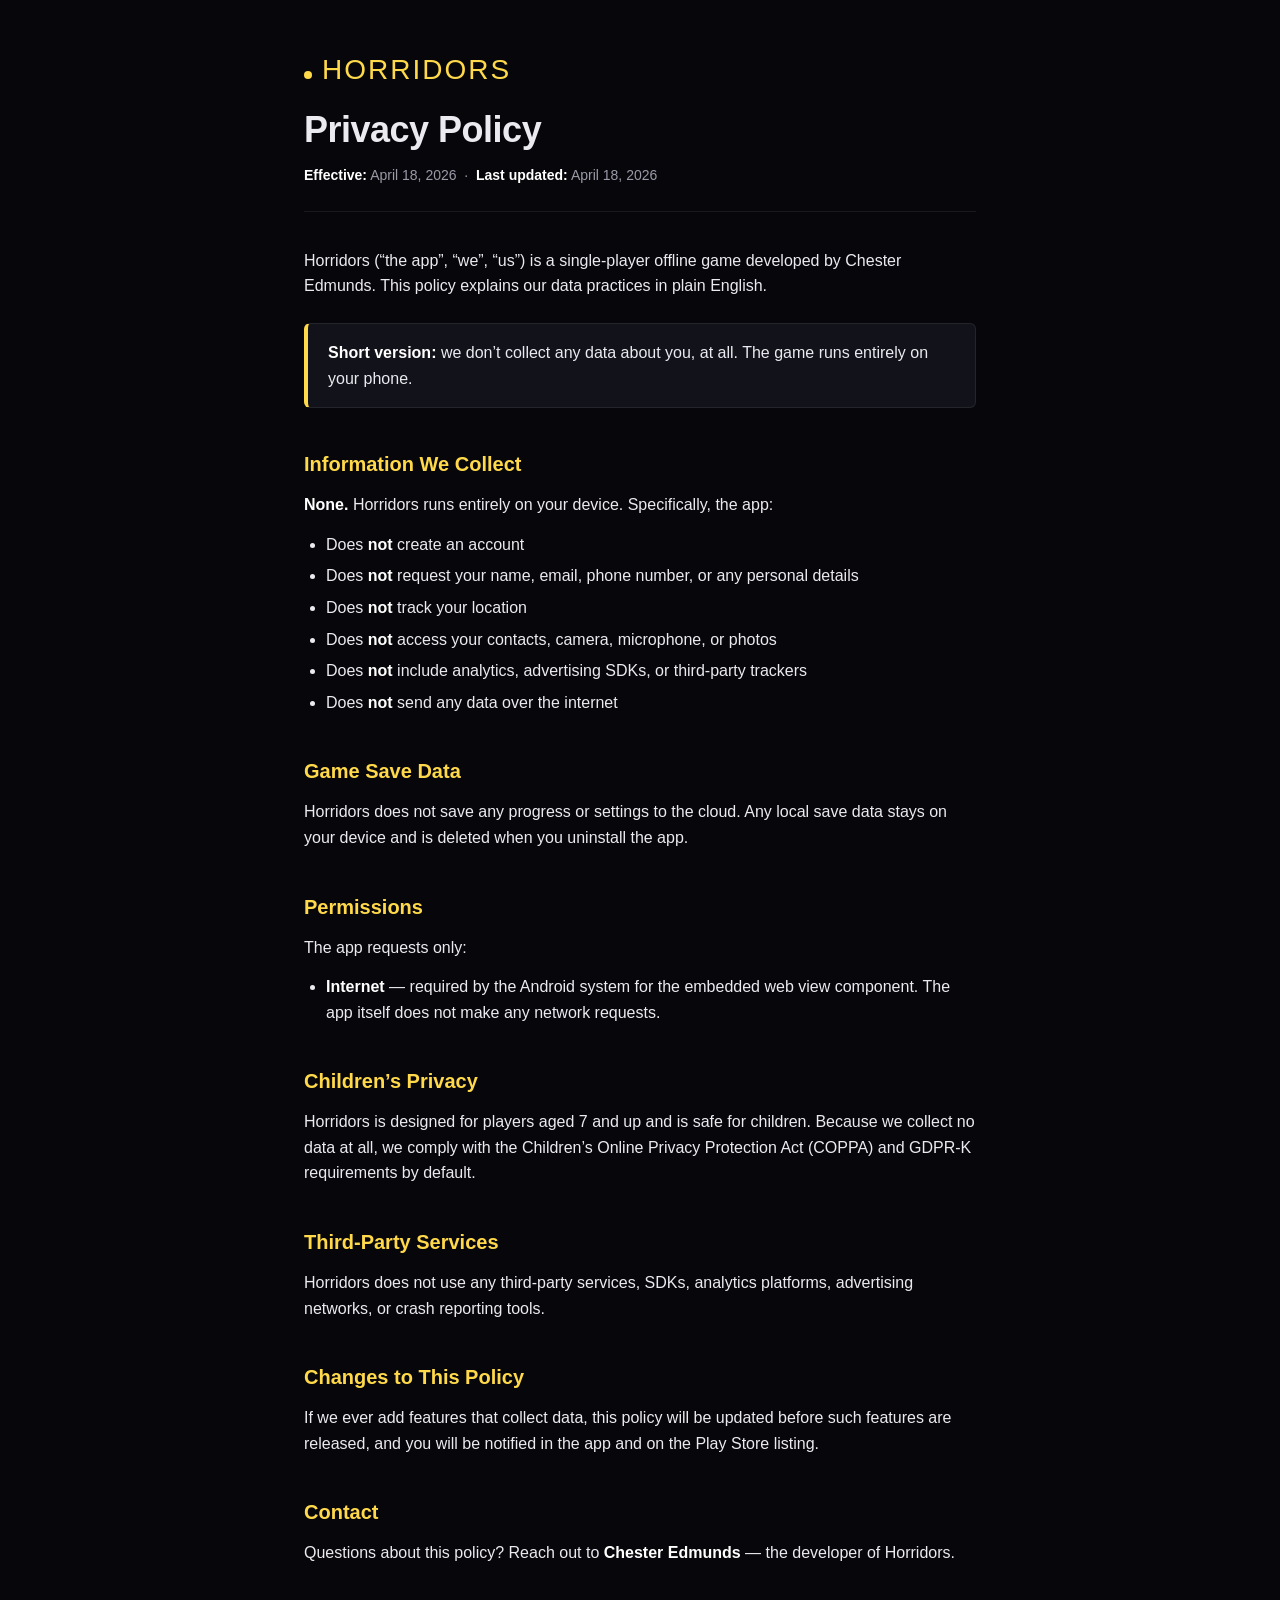
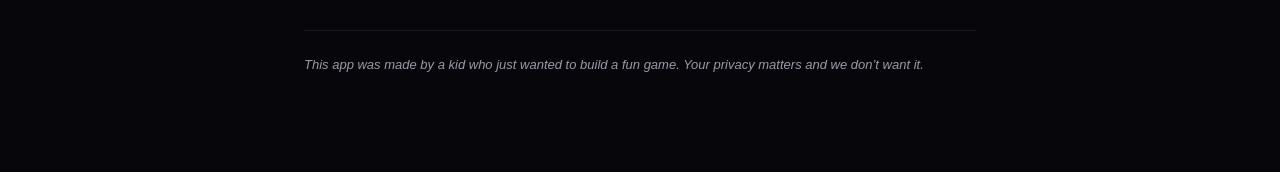
==== privacy/index.html @ 2ab796b5 "Initial commit — horridors.com web game + privacy policy" ====
<!DOCTYPE html>
<html lang="en">
<head>
  <meta charset="UTF-8" />
  <meta name="viewport" content="width=device-width, initial-scale=1.0" />
  <title>Horridors — Privacy Policy</title>
  <style>
    :root {
      --bg: #07070b;
      --surface: #12121a;
      --ink: #eaeaf0;
      --ink-dim: #9a9aa8;
      --accent: #ffd94a;
      --border: rgba(255,255,255,0.08);
    }
    * { box-sizing: border-box; }
    html, body {
      margin: 0;
      padding: 0;
      background: var(--bg);
      color: var(--ink);
      font-family: -apple-system, BlinkMacSystemFont, "Segoe UI", Roboto, "Helvetica Neue", sans-serif;
      line-height: 1.6;
      font-size: 16px;
    }
    .wrap {
      max-width: 720px;
      margin: 0 auto;
      padding: 48px 24px 96px;
    }
    .brand {
      display: inline-flex;
      align-items: baseline;
      gap: 10px;
      margin-bottom: 8px;
    }
    .brand-name {
      font-family: "Arial Black", Impact, sans-serif;
      font-size: 28px;
      letter-spacing: 2px;
      color: var(--accent);
      text-transform: uppercase;
    }
    .brand-dot { width: 8px; height: 8px; background: var(--accent); border-radius: 50%; }
    h1 {
      font-size: 36px;
      margin: 0 0 6px;
      letter-spacing: -0.5px;
    }
    .meta {
      color: var(--ink-dim);
      font-size: 14px;
      margin-bottom: 36px;
      padding-bottom: 24px;
      border-bottom: 1px solid var(--border);
    }
    h2 {
      font-size: 20px;
      margin-top: 40px;
      margin-bottom: 12px;
      color: var(--accent);
    }
    p { margin: 0 0 14px; color: var(--ink); }
    ul {
      margin: 0 0 14px;
      padding-left: 22px;
    }
    li { margin-bottom: 6px; }
    strong { color: #fff; }
    .callout {
      background: var(--surface);
      border: 1px solid var(--border);
      border-left: 4px solid var(--accent);
      padding: 16px 20px;
      border-radius: 6px;
      margin: 24px 0;
    }
    footer {
      margin-top: 64px;
      padding-top: 24px;
      border-top: 1px solid var(--border);
      color: var(--ink-dim);
      font-size: 13px;
    }
    footer em { color: var(--ink-dim); font-style: italic; }
    a { color: var(--accent); }
  </style>
</head>
<body>
  <div class="wrap">
    <div class="brand">
      <span class="brand-dot"></span>
      <span class="brand-name">Horridors</span>
    </div>

    <h1>Privacy Policy</h1>
    <div class="meta">
      <strong>Effective:</strong> April 18, 2026 &nbsp;·&nbsp; <strong>Last updated:</strong> April 18, 2026
    </div>

    <p>Horridors (&ldquo;the app&rdquo;, &ldquo;we&rdquo;, &ldquo;us&rdquo;) is a single-player offline game developed by Chester Edmunds. This policy explains our data practices in plain English.</p>

    <div class="callout">
      <strong>Short version:</strong> we don&rsquo;t collect any data about you, at all. The game runs entirely on your phone.
    </div>

    <h2>Information We Collect</h2>
    <p><strong>None.</strong> Horridors runs entirely on your device. Specifically, the app:</p>
    <ul>
      <li>Does <strong>not</strong> create an account</li>
      <li>Does <strong>not</strong> request your name, email, phone number, or any personal details</li>
      <li>Does <strong>not</strong> track your location</li>
      <li>Does <strong>not</strong> access your contacts, camera, microphone, or photos</li>
      <li>Does <strong>not</strong> include analytics, advertising SDKs, or third&#8209;party trackers</li>
      <li>Does <strong>not</strong> send any data over the internet</li>
    </ul>

    <h2>Game Save Data</h2>
    <p>Horridors does not save any progress or settings to the cloud. Any local save data stays on your device and is deleted when you uninstall the app.</p>

    <h2>Permissions</h2>
    <p>The app requests only:</p>
    <ul>
      <li><strong>Internet</strong> &mdash; required by the Android system for the embedded web view component. The app itself does not make any network requests.</li>
    </ul>

    <h2>Children&rsquo;s Privacy</h2>
    <p>Horridors is designed for players aged 7 and up and is safe for children. Because we collect no data at all, we comply with the Children&rsquo;s Online Privacy Protection Act (COPPA) and GDPR&#8209;K requirements by default.</p>

    <h2>Third&#8209;Party Services</h2>
    <p>Horridors does not use any third&#8209;party services, SDKs, analytics platforms, advertising networks, or crash reporting tools.</p>

    <h2>Changes to This Policy</h2>
    <p>If we ever add features that collect data, this policy will be updated before such features are released, and you will be notified in the app and on the Play Store listing.</p>

    <h2>Contact</h2>
    <p>Questions about this policy? Reach out to <strong>Chester Edmunds</strong> &mdash; the developer of Horridors.</p>

    <footer>
      <em>This app was made by a kid who just wanted to build a fun game. Your privacy matters and we don&rsquo;t want it.</em>
    </footer>
  </div>
</body>
</html>
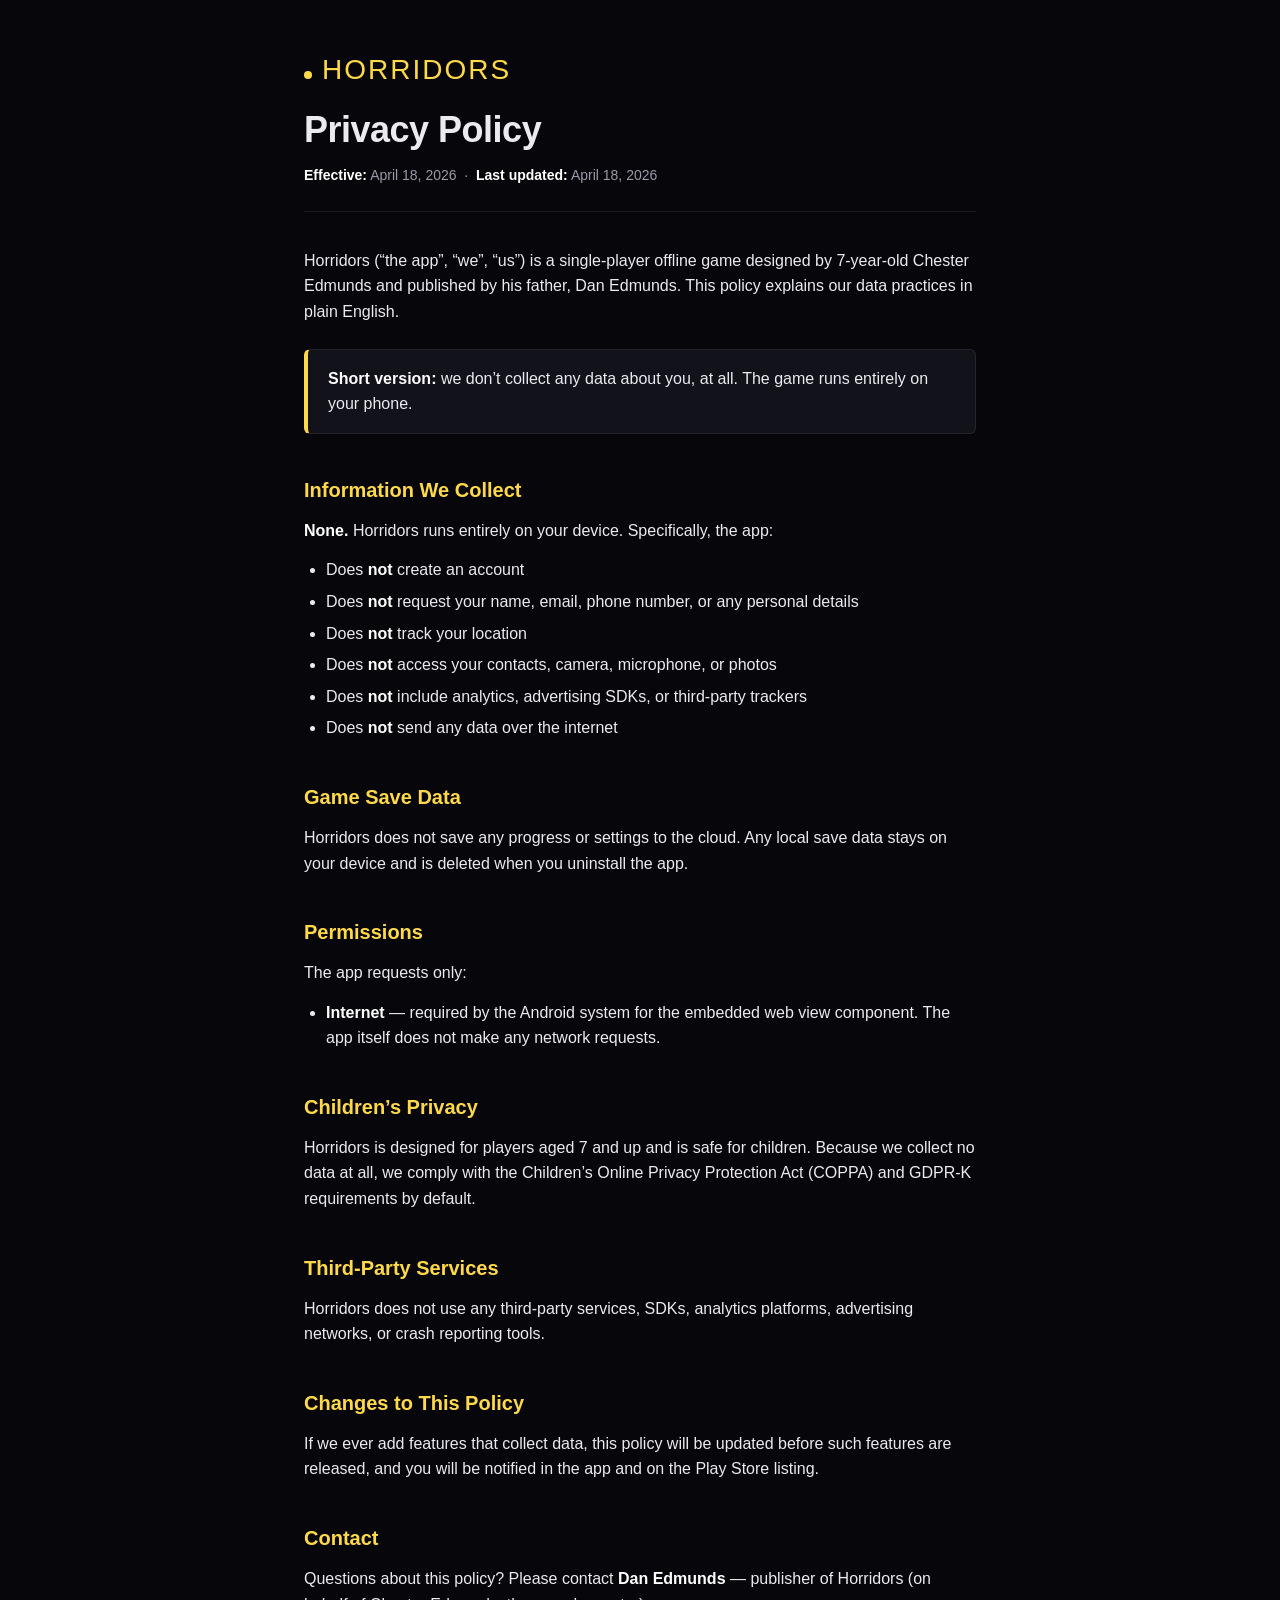
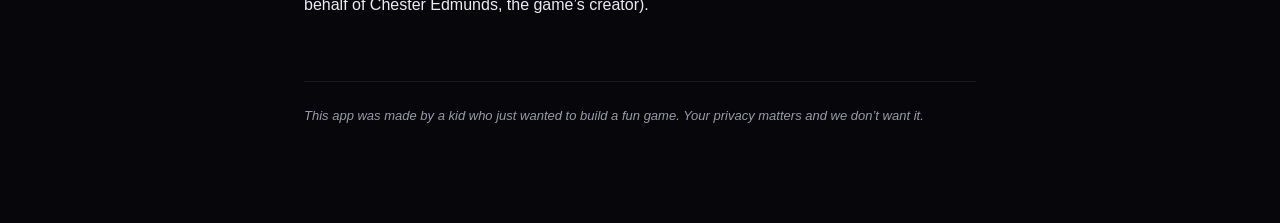
==== commit 29a95404: "Privacy policy: reflect Dan Edmunds as legal publisher" ====
--- a/privacy/index.html
+++ b/privacy/index.html
@@ -98,7 +98,7 @@
       <strong>Effective:</strong> April 18, 2026 &nbsp;·&nbsp; <strong>Last updated:</strong> April 18, 2026
     </div>
 
-    <p>Horridors (&ldquo;the app&rdquo;, &ldquo;we&rdquo;, &ldquo;us&rdquo;) is a single-player offline game developed by Chester Edmunds. This policy explains our data practices in plain English.</p>
+    <p>Horridors (&ldquo;the app&rdquo;, &ldquo;we&rdquo;, &ldquo;us&rdquo;) is a single-player offline game designed by 7-year-old Chester Edmunds and published by his father, Dan Edmunds. This policy explains our data practices in plain English.</p>
 
     <div class="callout">
       <strong>Short version:</strong> we don&rsquo;t collect any data about you, at all. The game runs entirely on your phone.
@@ -134,7 +134,7 @@
     <p>If we ever add features that collect data, this policy will be updated before such features are released, and you will be notified in the app and on the Play Store listing.</p>
 
     <h2>Contact</h2>
-    <p>Questions about this policy? Reach out to <strong>Chester Edmunds</strong> &mdash; the developer of Horridors.</p>
+    <p>Questions about this policy? Please contact <strong>Dan Edmunds</strong> &mdash; publisher of Horridors (on behalf of Chester Edmunds, the game&rsquo;s creator).</p>
 
     <footer>
       <em>This app was made by a kid who just wanted to build a fun game. Your privacy matters and we don&rsquo;t want it.</em>
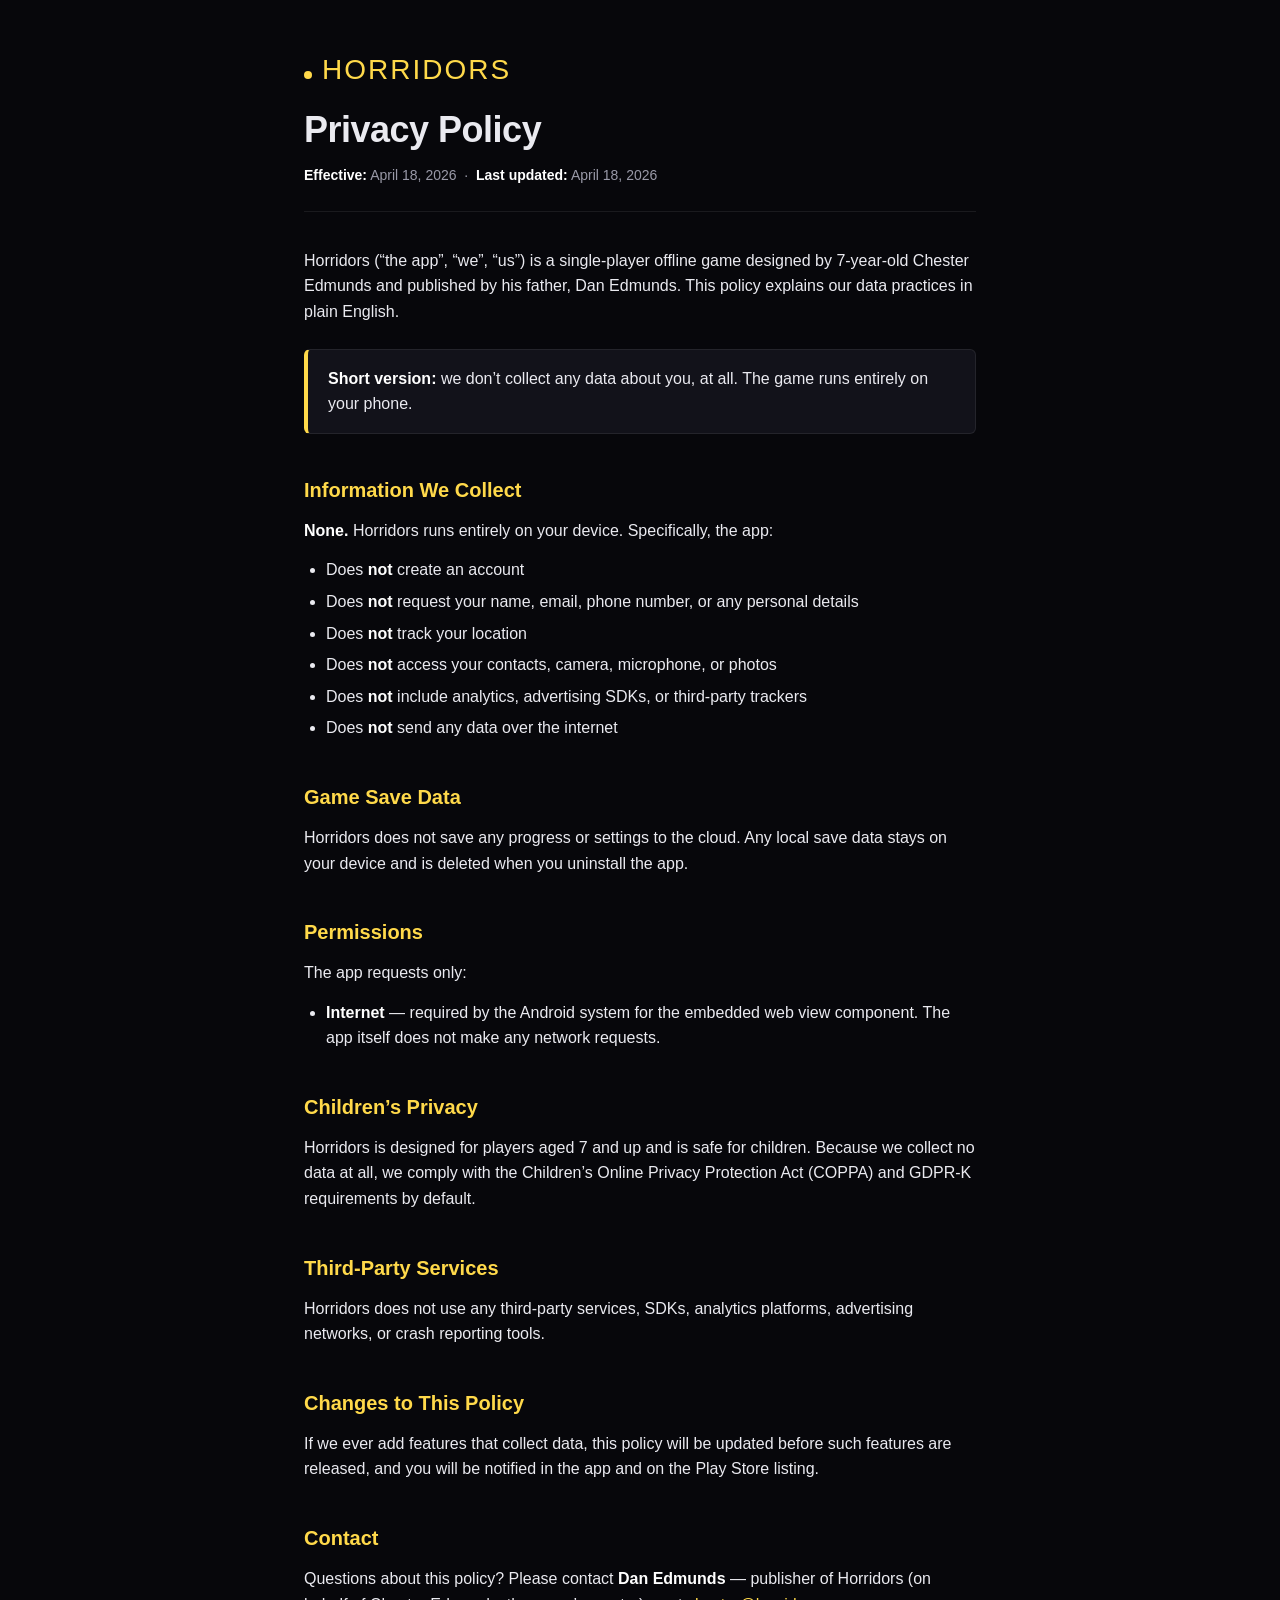
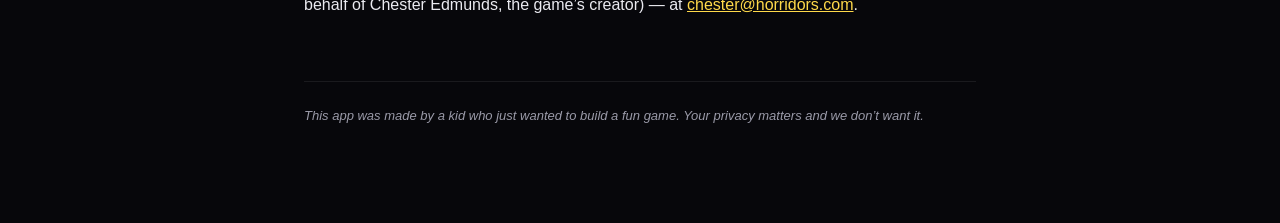
==== commit 50a17594: "Privacy: add chester@horridors.com contact Designed by Chester Edmunds. Built by Dad using AI." ====
--- a/privacy/index.html
+++ b/privacy/index.html
@@ -134,7 +134,7 @@
     <p>If we ever add features that collect data, this policy will be updated before such features are released, and you will be notified in the app and on the Play Store listing.</p>
 
     <h2>Contact</h2>
-    <p>Questions about this policy? Please contact <strong>Dan Edmunds</strong> &mdash; publisher of Horridors (on behalf of Chester Edmunds, the game&rsquo;s creator).</p>
+    <p>Questions about this policy? Please contact <strong>Dan Edmunds</strong> &mdash; publisher of Horridors (on behalf of Chester Edmunds, the game&rsquo;s creator) &mdash; at <a href="mailto:chester@horridors.com" style="color: var(--accent);">chester@horridors.com</a>.</p>
 
     <footer>
       <em>This app was made by a kid who just wanted to build a fun game. Your privacy matters and we don&rsquo;t want it.</em>
